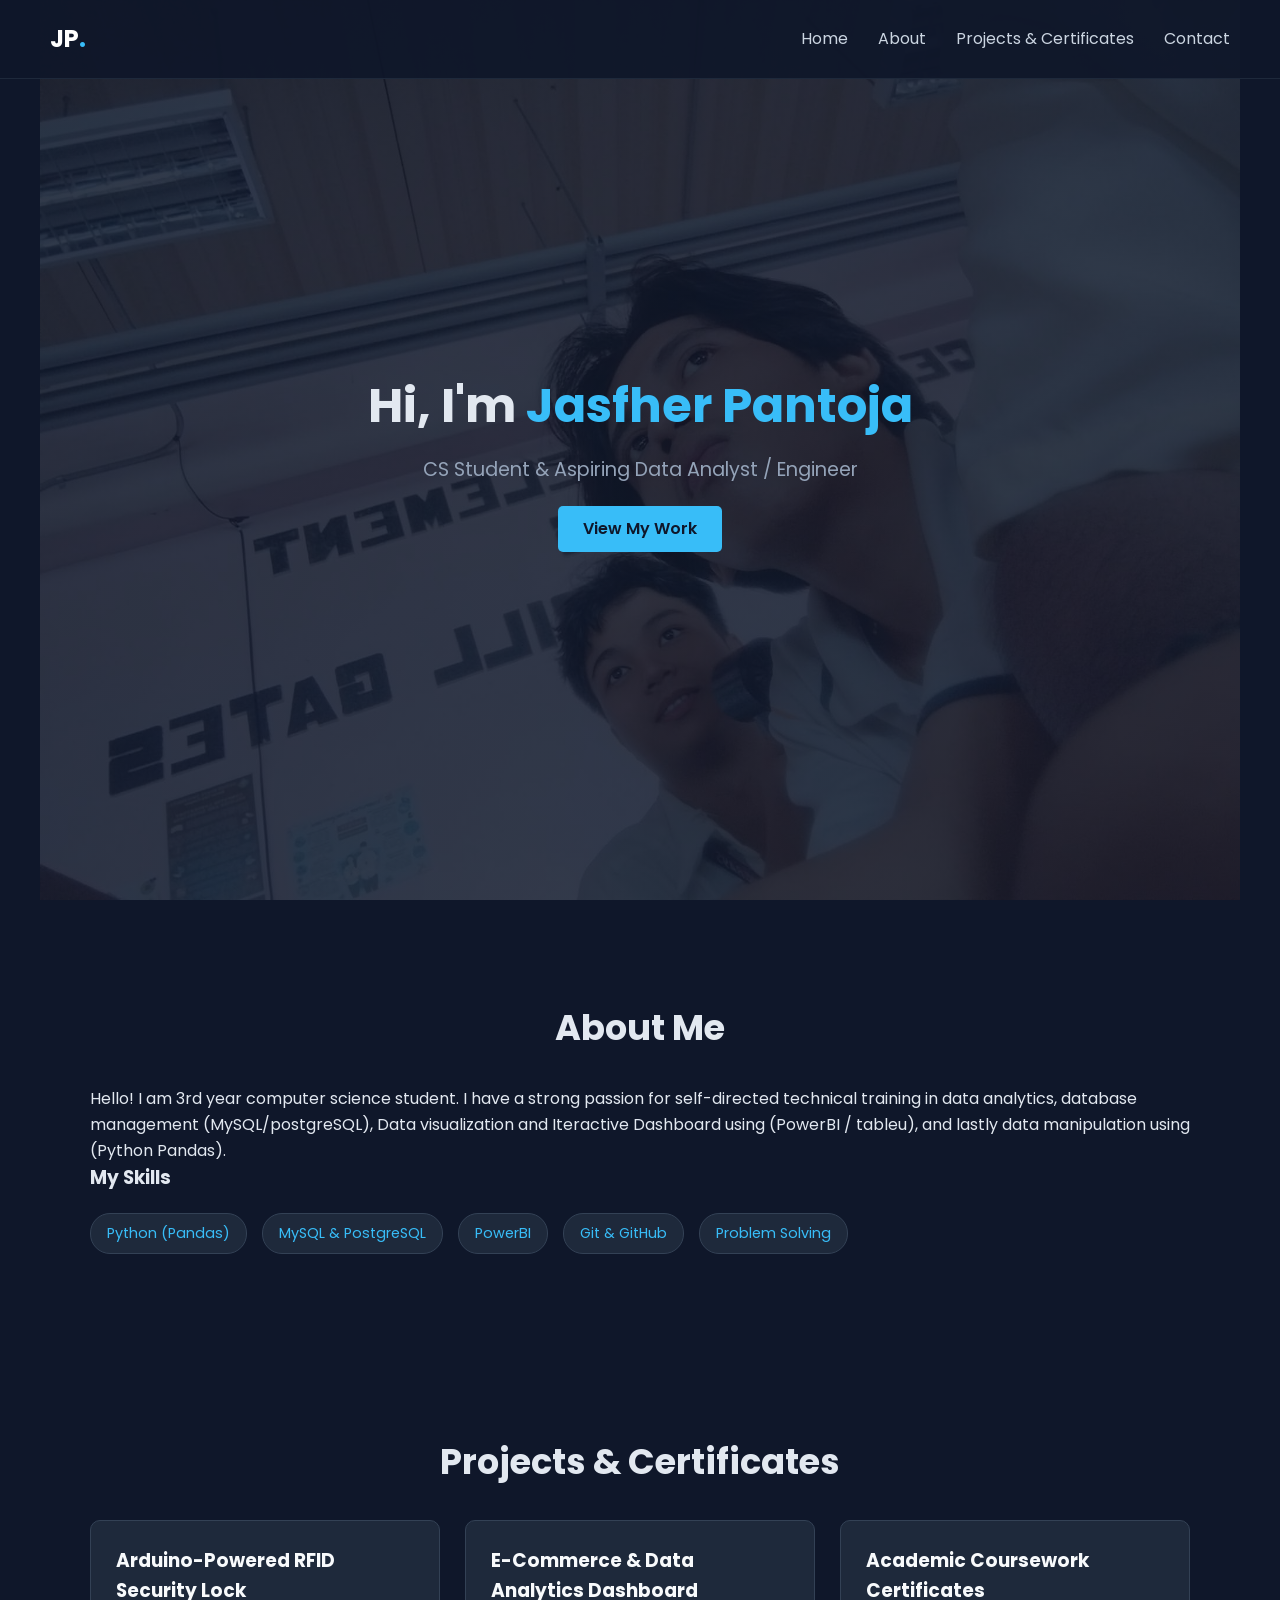
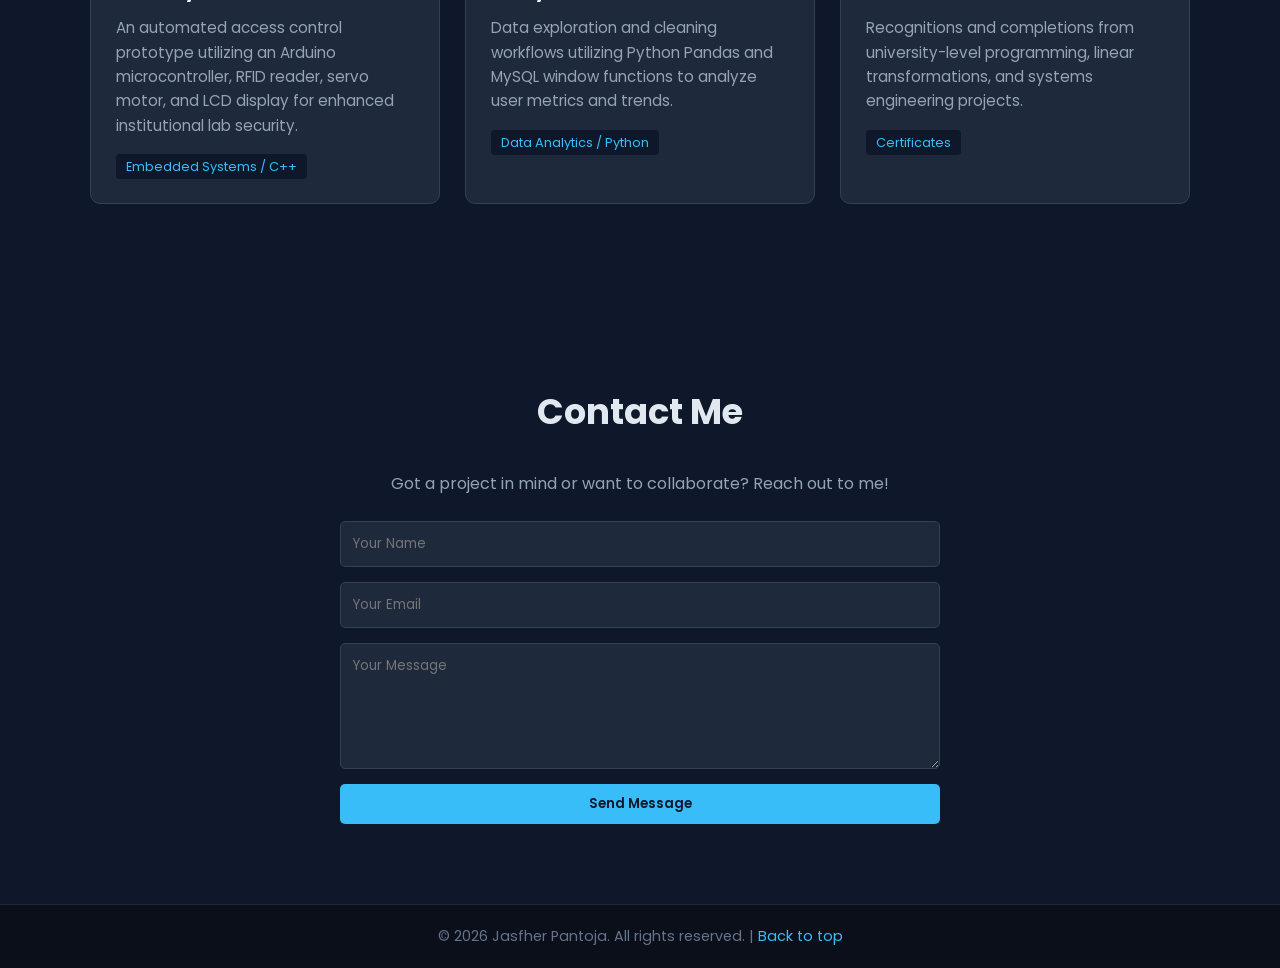
==== jasfherportfolioweb/index.html @ 10091d3e "Add files via upload" ====
<!DOCTYPE html>
<html lang="en">
<head>
    <meta charset="UTF-8">
    <meta name="viewport" content="width=device-width, initial-scale=1.0">
    <meta name="description" content="Jasfher Pantoja - Personal Portfolio Website showcasing data analytics, programming projects, and certificates.">
    <title>Jasfher Pantoja | Portfolio</title>
    <link rel="stylesheet" href="style.css">
    <!-- Google Fonts -->
    <link href="https://fonts.googleapis.com/css2?family=Poppins:wght@300;400;600;700&display=swap" rel="stylesheet">
</head>
<body>

    <!-- Navigation Bar -->
    <header>
        <div class="logo">JP<span>.</span></div>
        <nav>
            <ul>
                <li><a href="#home">Home</a></li>
                <li><a href="#about">About</a></li>
                <li><a href="#projects">Projects & Certificates</a></li>
                <li><a href="#contact">Contact</a></li>
            </ul>
        </nav>
    </header>

    <!-- Home Section -->
<!-- Home Section -->
    <section id="home" class="hero">
        <div class="hero-content">
            <h1>Hi, I'm <span class="highlight">Jasfher Pantoja</span></h1>
            <p>CS Student & Aspiring Data Analyst / Engineer</p>
            <a href="#projects" class="btn">View My Work</a>
        </div>
    </section>

    <!-- About Section -->
    <section id="about" class="about">
        <h2>About Me</h2>
        <div class="about-container">
            <div class="about-text">
                <p>Hello! I am 3rd year computer science student. I have a strong passion for self-directed technical training in data analytics, database management (MySQL/postgreSQL), Data visualization and Iteractive Dashboard using (PowerBI / tableu), and lastly data manipulation using (Python Pandas).</p>
                <h3>My Skills</h3>
                <div class="skills-grid">
                    <span>Python (Pandas)</span>
                    <span>MySQL & PostgreSQL</span>
                    <span>PowerBI</span>
                    <span>Git & GitHub</span>
                    <span>Problem Solving</span>
                </div>
            </div>
        </div>
    </section>

    <!-- Projects & Certificates Section -->
    <section id="projects" class="projects">
        <h2>Projects & Certificates</h2>
        <div class="project-grid">
            <div class="project-card">
                <h3>Arduino-Powered RFID Security Lock</h3>
                <p>An automated access control prototype utilizing an Arduino microcontroller, RFID reader, servo motor, and LCD display for enhanced institutional lab security.</p>
                <span class="tag">Embedded Systems / C++</span>
            </div>
            <div class="project-card">
                <h3>E-Commerce & Data Analytics Dashboard</h3>
                <p>Data exploration and cleaning workflows utilizing Python Pandas and MySQL window functions to analyze user metrics and trends.</p>
                <span class="tag">Data Analytics / Python</span>
            </div>
            <div class="project-card">
                <h3>Academic Coursework Certificates</h3>
                <p>Recognitions and completions from university-level programming, linear transformations, and systems engineering projects.</p>
                <span class="tag">Certificates</span>
            </div>
        </div>
    </section>

    <!-- Contact Section -->
    <section id="contact" class="contact">
        <h2>Contact Me</h2>
        <p>Got a project in mind or want to collaborate? Reach out to me!</p>
        <form class="contact-form" onsubmit="alert('Thank you! Your message has been sent.'); return false;">
            <input type="text" placeholder="Your Name" required>
            <input type="email" placeholder="Your Email" required>
            <textarea rows="5" placeholder="Your Message" required></textarea>
            <button type="submit" class="btn">Send Message</button>
        </form>
    </section>

    <!-- Footer -->
    <footer>
        <p>&copy; 2026 Jasfher Pantoja. All rights reserved. | <a href="#home">Back to top</a></p>
    </footer>

    <script src="script.js"></script>
</body>
</html>
---- jasfherportfolioweb/style.css ----
* {
    margin: 0;
    padding: 0;
    box-sizing: border-box;
    scroll-behavior: smooth;
    font-family: 'Poppins', sans-serif;
}

body {
    background-color: #0f172a;
    color: #e2e8f0;
    line-height: 1.6;
}

/* Header & Nav */
header {
    position: fixed;
    top: 0;
    width: 100%;
    background: rgba(15, 23, 42, 0.9);
    display: flex;
    justify-content: space-between;
    align-items: center;
    padding: 20px 50px;
    z-index: 1000;
    border-bottom: 1px solid #1e293b;
}

.logo {
    font-size: 1.5rem;
    font-weight: 700;
    color: #fff;
}

.logo span {
    color: #38bdf8;
}

nav ul {
    display: flex;
    list-style: none;
    gap: 30px;
}

nav ul li a {
    color: #cbd5e1;
    text-decoration: none;
    font-weight: 400;
    transition: color 0.3s;
}

nav ul li a:hover {
    color: #38bdf8;
}

/* Sections General */
section {
    padding: 100px 50px 80px;
    max-width: 1200px;
    margin: 0 auto;
}

/* Hero Section */
.hero {
    height: 100vh;
    display: flex;
    align-items: center;
    justify-content: center;
    text-align: center;
    
    /* Dito nakalagay ang working background galing sa internet */
    background: linear-gradient(rgba(15, 23, 42, 0.85), rgba(15, 23, 42, 0.85)), url('bryan.jpg');
    background-size: cover;
    background-position: center;
    background-repeat: no-repeat;
}

/* Siguraduhing sakop niya ang buong hero section at nasa likod */
.hero-bg-img {
    position: absolute;
    top: 0;
    left: 0;
    width: 100%;
    height: 100%;
    object-fit: cover;
    opacity: 0.25; /* Pwede mong baguhin kung gusto mong mas madilim o mas kita */
    z-index: 0; /* Nakalagay sa pinaka-ilalim */
}

/* Para masigurong nasa ibabaw ng larawan ang mga teksto at hindi natatakpan */
.hero-content {
    position: relative;
    z-index: 2;
}

.hero h1 {
    font-size: 3rem;
    margin-bottom: 10px;
}

.highlight {
    color: #38bdf8;
}

.hero p {
    font-size: 1.2rem;
    color: #94a3b8;
    margin-bottom: 20px;
}

.btn {
    display: inline-block;
    background: #38bdf8;
    color: #0f172a;
    padding: 10px 25px;
    border-radius: 5px;
    text-decoration: none;
    font-weight: 600;
    transition: background 0.3s;
    border: none;
    cursor: pointer;
}

.btn:hover {
    background: #0ea5e9;
}

/* About Section */
.about h2, .projects h2, .contact h2 {
    font-size: 2.2rem;
    margin-bottom: 30px;
    text-align: center;
}

.skills-grid {
    display: flex;
    flex-wrap: wrap;
    gap: 15px;
    margin-top: 20px;
}

.skills-grid span {
    background: #1e293b;
    color: #38bdf8;
    padding: 8px 16px;
    border-radius: 20px;
    font-size: 0.9rem;
    border: 1px solid #334155;
}

/* Projects Grid (Using CSS Grid) */
.project-grid {
    display: grid;
    grid-template-columns: repeat(auto-fit, minmax(300px, 1fr));
    gap: 25px;
}

.project-card {
    background: #1e293b;
    padding: 25px;
    border-radius: 10px;
    border: 1px solid #334155;
    transition: transform 0.3s;
}

.project-card:hover {
    transform: translateY(-5px);
}

.project-card h3 {
    margin-bottom: 10px;
    color: #f8fafc;
}

.project-card p {
    color: #94a3b8;
    font-size: 0.95rem;
    margin-bottom: 15px;
}

.tag {
    background: #0f172a;
    color: #38bdf8;
    font-size: 0.8rem;
    padding: 4px 10px;
    border-radius: 4px;
}

/* Contact Section */
.contact p {
    text-align: center;
    color: #94a3b8;
    margin-bottom: 25px;
}

.contact-form {
    max-width: 600px;
    margin: 0 auto;
    display: flex;
    flex-direction: column;
    gap: 15px;
}

.contact-form input, .contact-form textarea {
    width: 100%;
    padding: 12px;
    background: #1e293b;
    border: 1px solid #334155;
    border-radius: 5px;
    color: #fff;
}

.contact-form input:focus, .contact-form textarea:focus {
    outline: none;
    border-color: #38bdf8;
}

/* Footer */
footer {
    text-align: center;
    padding: 20px;
    background: #0b0f19;
    color: #64748b;
    border-top: 1px solid #1e293b;
    font-size: 0.9rem;
}

footer a {
    color: #38bdf8;
    text-decoration: none;
}

/* Responsive Media Query */
@media (max-width: 768px) {
    header {
        padding: 15px 20px;
        flex-direction: column;
        gap: 10px;
    }
    nav ul {
        gap: 15px;
    }
    .hero h1 {
        font-size: 2.2rem;
    }
    section {
        padding: 80px 20px 40px;
    }
}
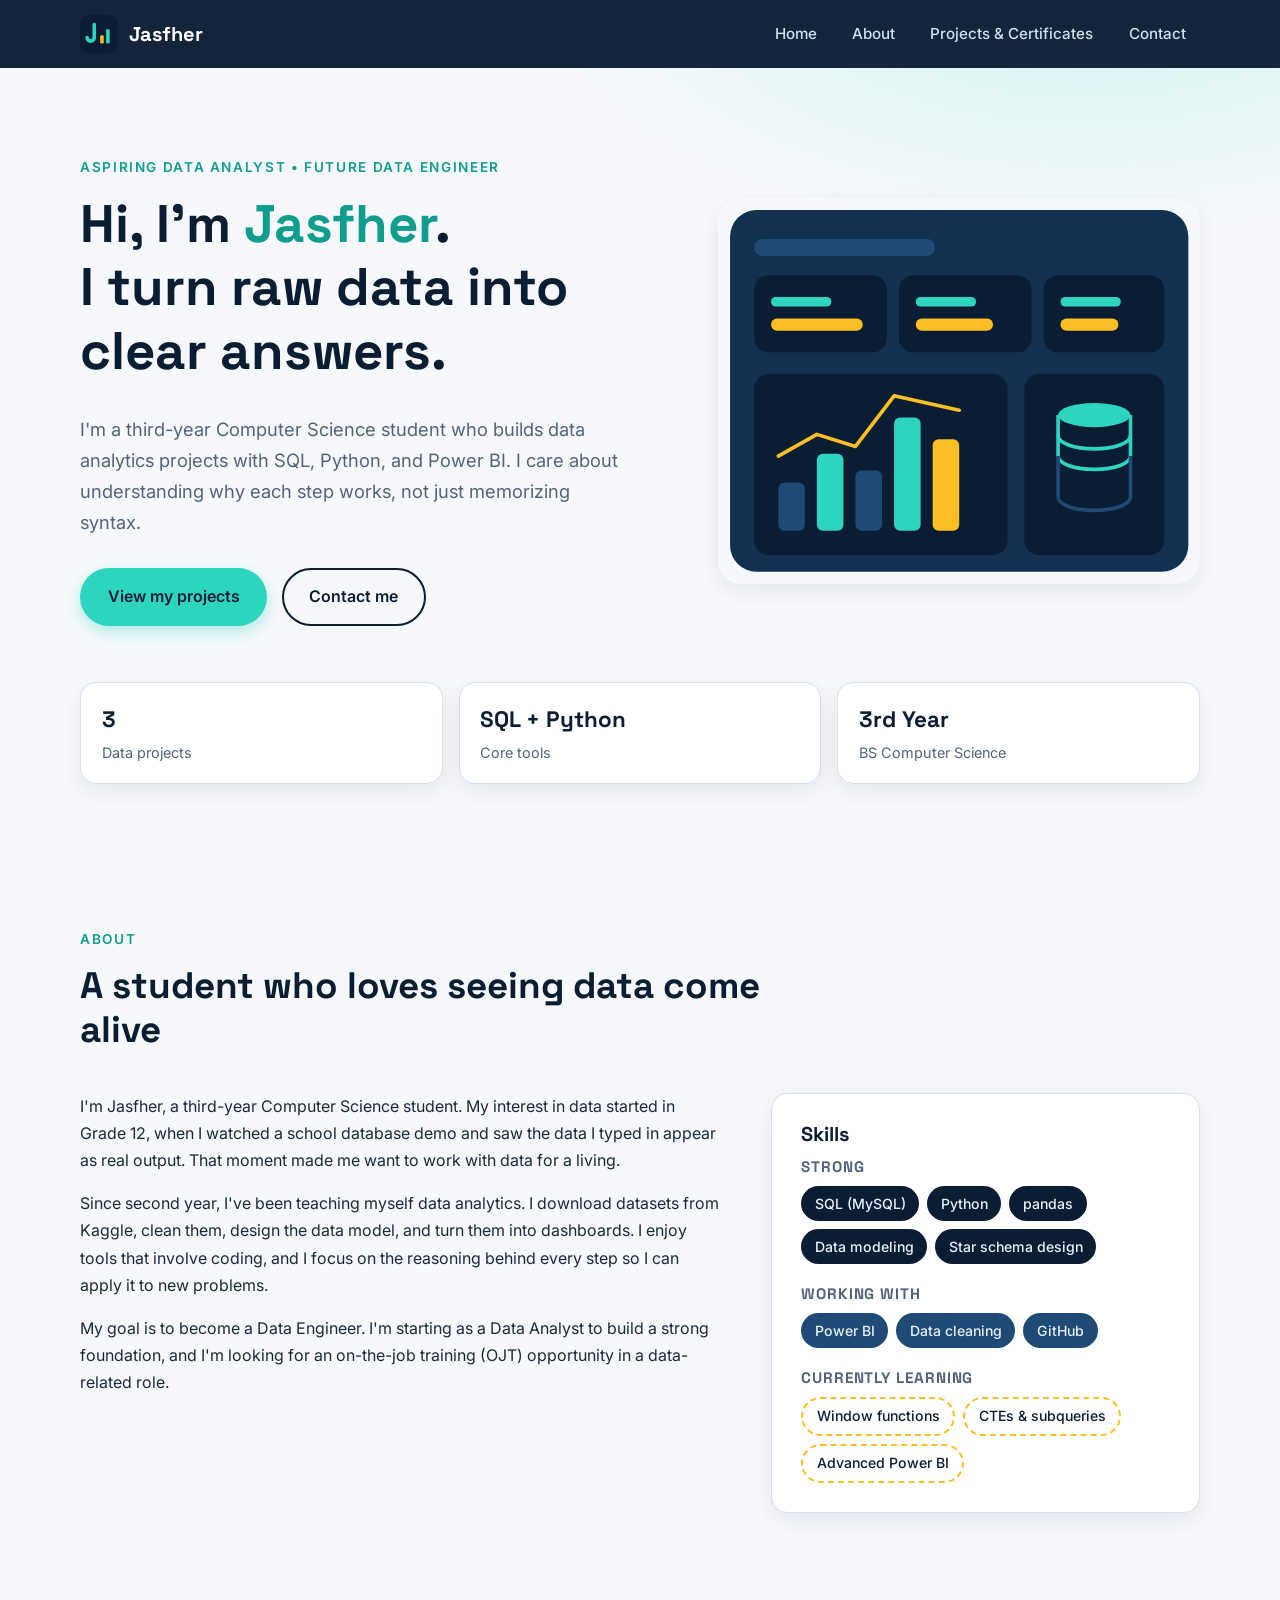
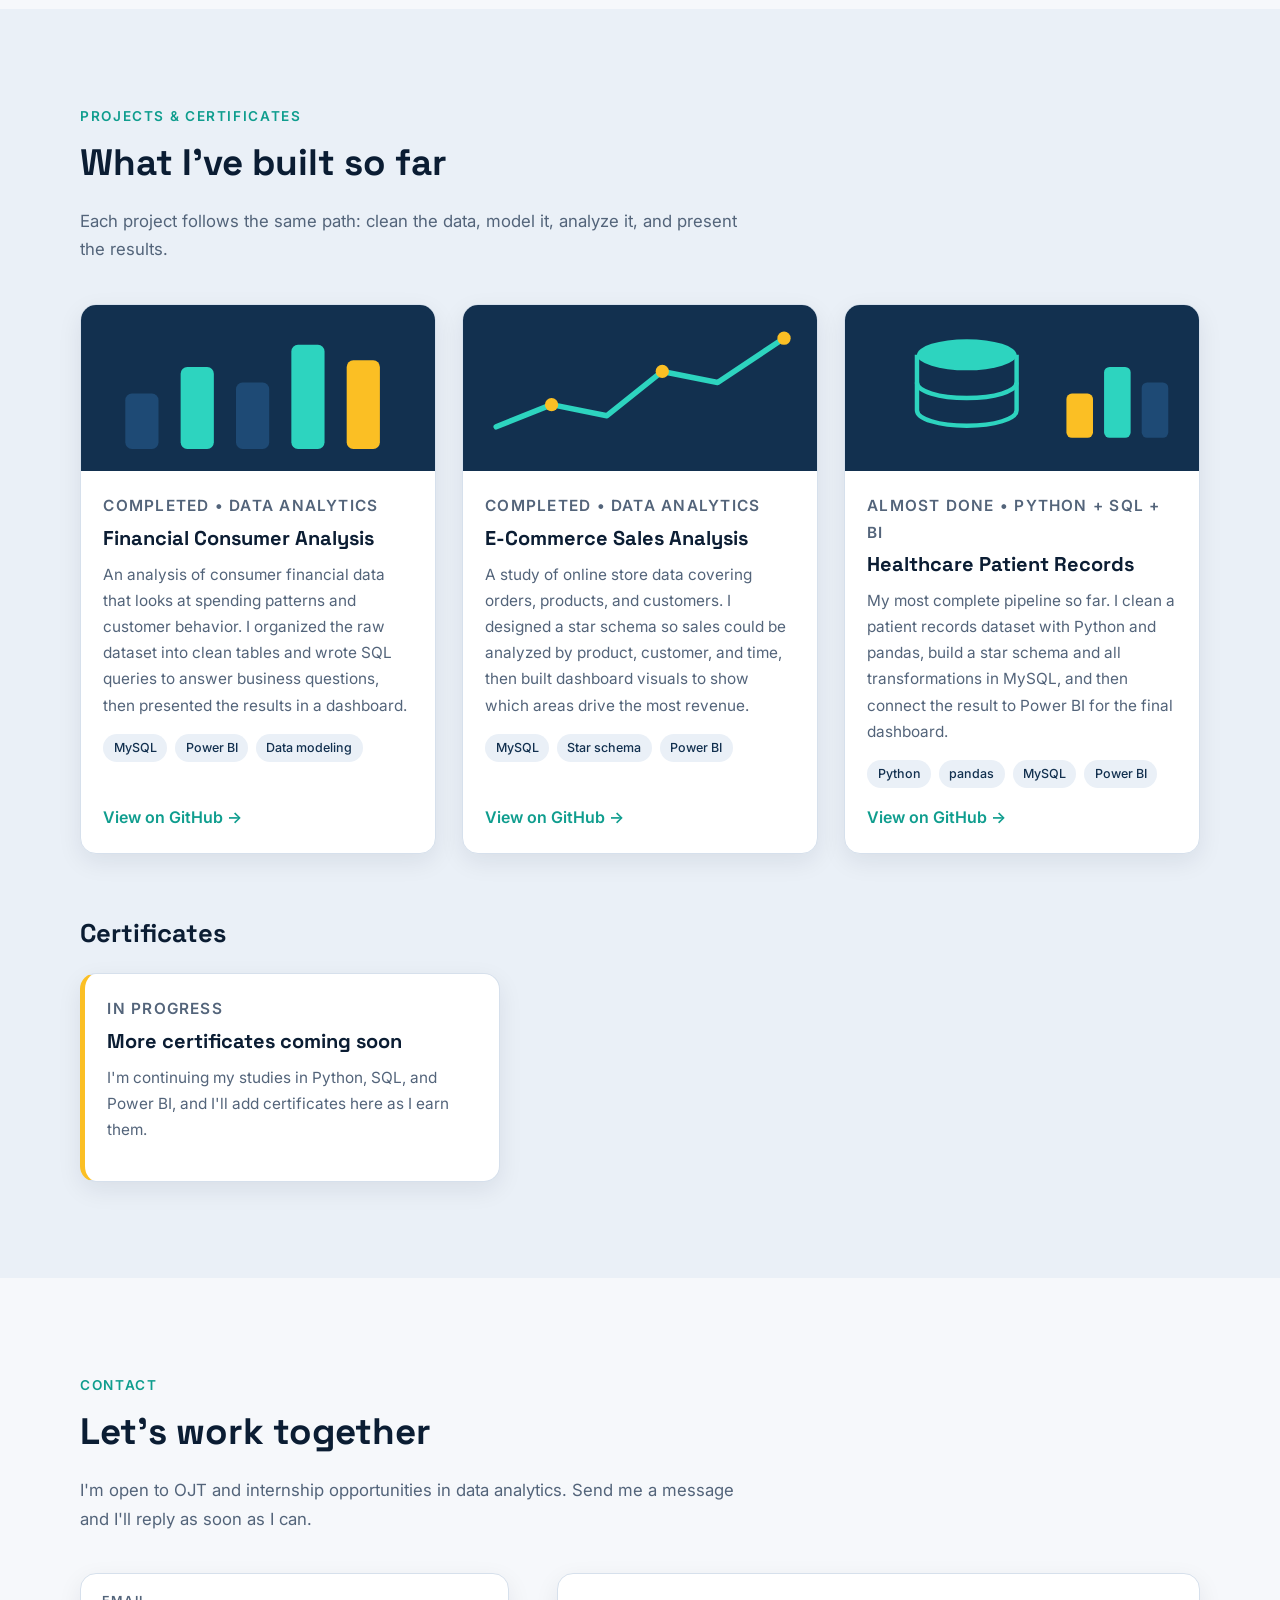
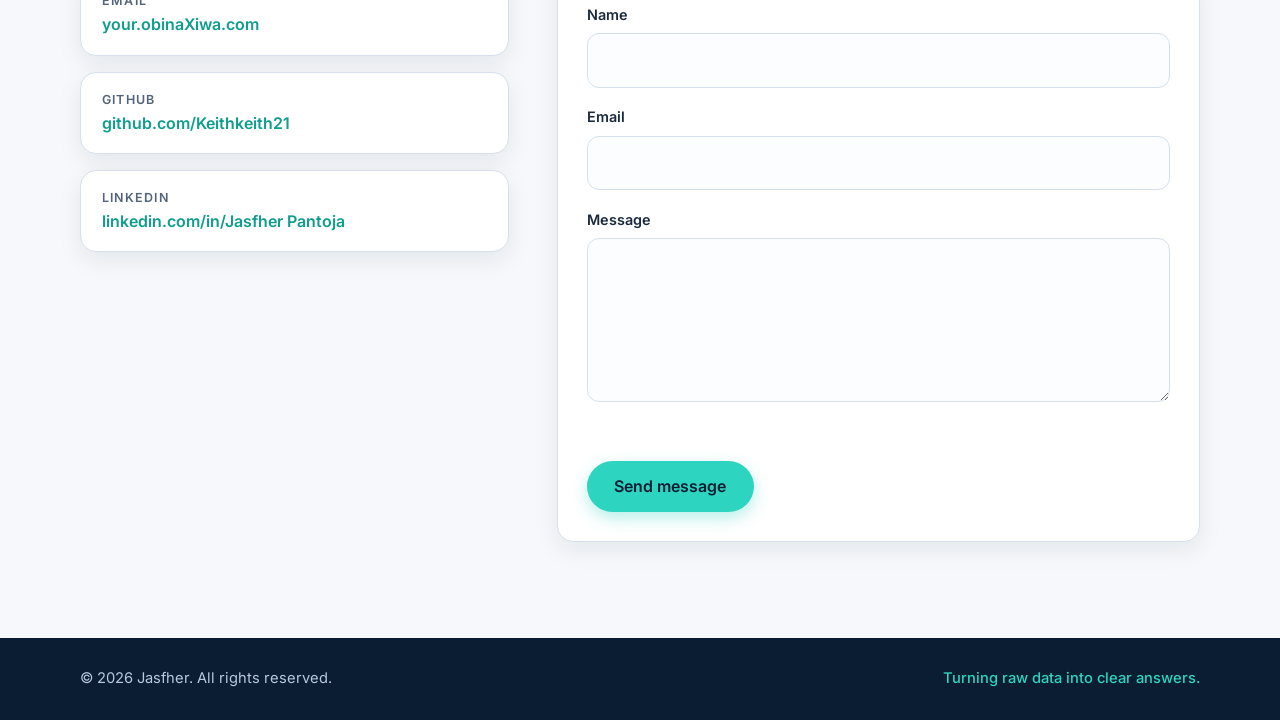
==== commit 8b88c920: "Add files via upload" ====
--- a/jasfherportfolioweb/index.html
+++ b/jasfherportfolioweb/index.html
@@ -1,96 +1,353 @@
 <!DOCTYPE html>
 <html lang="en">
 <head>
-    <meta charset="UTF-8">
-    <meta name="viewport" content="width=device-width, initial-scale=1.0">
-    <meta name="description" content="Jasfher Pantoja - Personal Portfolio Website showcasing data analytics, programming projects, and certificates.">
-    <title>Jasfher Pantoja | Portfolio</title>
-    <link rel="stylesheet" href="style.css">
-    <!-- Google Fonts -->
-    <link href="https://fonts.googleapis.com/css2?family=Poppins:wght@300;400;600;700&display=swap" rel="stylesheet">
+  <meta charset="UTF-8">
+  <meta name="viewport" content="width=device-width, initial-scale=1.0">
+  <title>Jasfher | Aspiring Data Analyst Portfolio</title>
+  <meta name="description" content="Portfolio of Jasfher, a third-year Computer Science student building data analytics projects with SQL, Python, pandas, and Power BI.">
+  <meta name="author" content="Jasfher">
+  <meta name="theme-color" content="#0b1d33">
+ 
+  <!-- Open Graph (link previews when shared) -->
+  <meta property="og:type" content="website">
+  <meta property="og:title" content="Jasfher | Aspiring Data Analyst Portfolio">
+  <meta property="og:description" content="Data analytics projects using SQL, Python, pandas, and Power BI.">
+  <!-- TODO: replace with your deployed URL after publishing -->
+  <meta property="og:url" content="https://keithkeith21.github.io/">
+ 
+  <link rel="icon" href="data:image/svg+xml,%3Csvg xmlns='http://www.w3.org/2000/svg' viewBox='0 0 64 64'%3E%3Crect width='64' height='64' rx='14' fill='%230b1d33'/%3E%3Cpath d='M24 16v22a6 6 0 0 1-12 0' fill='none' stroke='%232dd4bf' stroke-width='6' stroke-linecap='round'/%3E%3Crect x='34' y='34' width='6' height='14' rx='2' fill='%23fbbf24'/%3E%3Crect x='44' y='24' width='6' height='24' rx='2' fill='%232dd4bf'/%3E%3C/svg%3E">
+ 
+  <link rel="preconnect" href="https://fonts.googleapis.com">
+  <link rel="preconnect" href="https://fonts.gstatic.com" crossorigin>
+  <link href="https://fonts.googleapis.com/css2?family=Inter:wght@400;500;600&family=Space+Grotesk:wght@500;700&display=swap" rel="stylesheet">
+  <link rel="stylesheet" href="style.css">
 </head>
 <body>
-
-    <!-- Navigation Bar -->
-    <header>
-        <div class="logo">JP<span>.</span></div>
-        <nav>
-            <ul>
-                <li><a href="#home">Home</a></li>
-                <li><a href="#about">About</a></li>
-                <li><a href="#projects">Projects & Certificates</a></li>
-                <li><a href="#contact">Contact</a></li>
-            </ul>
-        </nav>
-    </header>
-
-    <!-- Home Section -->
-<!-- Home Section -->
+  <a class="skip-link" href="#main">Skip to content</a>
+ 
+  <!-- ===== HEADER / NAV ===== -->
+  <header class="site-header">
+    <nav class="nav container" aria-label="Main navigation">
+      <a href="#home" class="logo" aria-label="Jasfher, back to top">
+        <svg class="logo-mark" viewBox="0 0 64 64" role="img" aria-label="Jasfher logo: a letter J beside two bars of a chart">
+          <rect width="64" height="64" rx="14" fill="#0b1d33"/>
+          <path d="M24 16v22a6 6 0 0 1-12 0" fill="none" stroke="#2dd4bf" stroke-width="6" stroke-linecap="round"/>
+          <rect x="34" y="34" width="6" height="14" rx="2" fill="#fbbf24"/>
+          <rect x="44" y="24" width="6" height="24" rx="2" fill="#2dd4bf"/>
+        </svg>
+        <span class="logo-text">Jasfher</span>
+      </a>
+ 
+      <button class="nav-toggle" aria-expanded="false" aria-controls="nav-menu" aria-label="Toggle menu">
+        <span></span><span></span><span></span>
+      </button>
+ 
+      <ul id="nav-menu" class="nav-menu">
+        <li><a href="#home" class="nav-link">Home</a></li>
+        <li><a href="#about" class="nav-link">About</a></li>
+        <li><a href="#projects" class="nav-link">Projects &amp; Certificates</a></li>
+        <li><a href="#contact" class="nav-link">Contact</a></li>
+      </ul>
+    </nav>
+  </header>
+ 
+  <main id="main">
+ 
+    <!-- ===== HOME ===== -->
     <section id="home" class="hero">
-        <div class="hero-content">
-            <h1>Hi, I'm <span class="highlight">Jasfher Pantoja</span></h1>
-            <p>CS Student & Aspiring Data Analyst / Engineer</p>
-            <a href="#projects" class="btn">View My Work</a>
-        </div>
+      <div class="container hero-grid">
+        <div class="hero-text reveal">
+          <p class="eyebrow">Aspiring Data Analyst &bull; Future Data Engineer</p>
+          <h1>Hi, I'm <span class="accent">Jasfher</span>.<br>I turn raw data into clear answers.</h1>
+          <p class="lead">
+            I'm a third-year Computer Science student who builds data analytics projects
+            with SQL, Python, and Power BI. I care about understanding why each step works,
+            not just memorizing syntax.
+          </p>
+          <div class="hero-actions">
+            <a class="btn btn-primary" href="#projects">View my projects</a>
+            <a class="btn btn-ghost" href="#contact">Contact me</a>
+          </div>
+        </div>
+ 
+        <div class="hero-visual reveal" aria-hidden="false">
+          <svg viewBox="0 0 400 320" role="img" aria-label="Illustration of a data dashboard with bar charts, a line trend, and a database icon">
+            <rect x="10" y="10" width="380" height="300" rx="22" fill="#12304f"/>
+            <rect x="30" y="34" width="150" height="14" rx="7" fill="#1e4a75"/>
+            <rect x="30" y="64" width="110" height="64" rx="12" fill="#0b1d33"/>
+            <rect x="150" y="64" width="110" height="64" rx="12" fill="#0b1d33"/>
+            <rect x="270" y="64" width="100" height="64" rx="12" fill="#0b1d33"/>
+            <rect x="44" y="82" width="50" height="8" rx="4" fill="#2dd4bf"/>
+            <rect x="44" y="100" width="76" height="10" rx="5" fill="#fbbf24"/>
+            <rect x="164" y="82" width="50" height="8" rx="4" fill="#2dd4bf"/>
+            <rect x="164" y="100" width="64" height="10" rx="5" fill="#fbbf24"/>
+            <rect x="284" y="82" width="50" height="8" rx="4" fill="#2dd4bf"/>
+            <rect x="284" y="100" width="48" height="10" rx="5" fill="#fbbf24"/>
+            <rect x="30" y="146" width="210" height="150" rx="12" fill="#0b1d33"/>
+            <rect x="50" y="236" width="22" height="40" rx="5" fill="#1e4a75"/>
+            <rect x="82" y="212" width="22" height="64" rx="5" fill="#2dd4bf"/>
+            <rect x="114" y="226" width="22" height="50" rx="5" fill="#1e4a75"/>
+            <rect x="146" y="182" width="22" height="94" rx="5" fill="#2dd4bf"/>
+            <rect x="178" y="200" width="22" height="76" rx="5" fill="#fbbf24"/>
+            <polyline points="50,214 82,196 114,206 146,164 200,176" fill="none" stroke="#fbbf24" stroke-width="3" stroke-linecap="round" stroke-linejoin="round"/>
+            <rect x="254" y="146" width="116" height="150" rx="12" fill="#0b1d33"/>
+            <ellipse cx="312" cy="180" rx="30" ry="10" fill="#2dd4bf"/>
+            <path d="M282 180v34c0 6 13 11 30 11s30-5 30-11v-34" fill="none" stroke="#2dd4bf" stroke-width="3"/>
+            <path d="M282 197c0 6 13 11 30 11s30-5 30-11" fill="none" stroke="#2dd4bf" stroke-width="3"/>
+            <path d="M282 214v34c0 6 13 11 30 11s30-5 30-11v-34" fill="none" stroke="#1e4a75" stroke-width="3"/>
+          </svg>
+        </div>
+      </div>
+ 
+      <div class="container">
+        <ul class="stats reveal">
+          <li><strong>3</strong><span>Data projects</span></li>
+          <li><strong>SQL + Python</strong><span>Core tools</span></li>
+          <li><strong>3rd Year</strong><span>BS Computer Science</span></li>
+        </ul>
+      </div>
     </section>
-
-    <!-- About Section -->
-    <section id="about" class="about">
-        <h2>About Me</h2>
-        <div class="about-container">
-            <div class="about-text">
-                <p>Hello! I am 3rd year computer science student. I have a strong passion for self-directed technical training in data analytics, database management (MySQL/postgreSQL), Data visualization and Iteractive Dashboard using (PowerBI / tableu), and lastly data manipulation using (Python Pandas).</p>
-                <h3>My Skills</h3>
-                <div class="skills-grid">
-                    <span>Python (Pandas)</span>
-                    <span>MySQL & PostgreSQL</span>
-                    <span>PowerBI</span>
-                    <span>Git & GitHub</span>
-                    <span>Problem Solving</span>
-                </div>
-            </div>
-        </div>
+ 
+    <!-- ===== ABOUT ===== -->
+    <section id="about" class="section">
+      <div class="container">
+        <header class="section-head reveal">
+          <p class="eyebrow">About</p>
+          <h2>A student who loves seeing data come alive</h2>
+        </header>
+ 
+        <div class="about-grid">
+          <div class="about-text reveal">
+            <p>
+              I'm Jasfher, a third-year Computer Science student. My interest in data started in
+              Grade 12, when I watched a school database demo and saw the data I typed in appear
+              as real output. That moment made me want to work with data for a living.
+            </p>
+            <p>
+              Since second year, I've been teaching myself data analytics. I download datasets from
+              Kaggle, clean them, design the data model, and turn them into dashboards. I enjoy
+              tools that involve coding, and I focus on the reasoning behind every step so I can
+              apply it to new problems.
+            </p>
+            <p>
+              My goal is to become a Data Engineer. I'm starting as a Data Analyst to build a strong
+              foundation, and I'm looking for an on-the-job training (OJT) opportunity in a
+              data-related role.
+            </p>
+          </div>
+ 
+          <div class="skills reveal">
+            <h3>Skills</h3>
+ 
+            <div class="skill-group">
+              <h4>Strong</h4>
+              <ul class="tags">
+                <li>SQL (MySQL)</li>
+                <li>Python</li>
+                <li>pandas</li>
+                <li>Data modeling</li>
+                <li>Star schema design</li>
+              </ul>
+            </div>
+ 
+            <div class="skill-group">
+              <h4>Working with</h4>
+              <ul class="tags tags-alt">
+                <li>Power BI</li>
+                <li>Data cleaning</li>
+                <li>GitHub</li>
+              </ul>
+            </div>
+ 
+            <div class="skill-group">
+              <h4>Currently learning</h4>
+              <ul class="tags tags-learning">
+                <li>Window functions</li>
+                <li>CTEs &amp; subqueries</li>
+                <li>Advanced Power BI</li>
+              </ul>
+            </div>
+          </div>
+        </div>
+      </div>
     </section>
-
-    <!-- Projects & Certificates Section -->
-    <section id="projects" class="projects">
-        <h2>Projects & Certificates</h2>
-        <div class="project-grid">
-            <div class="project-card">
-                <h3>Arduino-Powered RFID Security Lock</h3>
-                <p>An automated access control prototype utilizing an Arduino microcontroller, RFID reader, servo motor, and LCD display for enhanced institutional lab security.</p>
-                <span class="tag">Embedded Systems / C++</span>
-            </div>
-            <div class="project-card">
-                <h3>E-Commerce & Data Analytics Dashboard</h3>
-                <p>Data exploration and cleaning workflows utilizing Python Pandas and MySQL window functions to analyze user metrics and trends.</p>
-                <span class="tag">Data Analytics / Python</span>
-            </div>
-            <div class="project-card">
-                <h3>Academic Coursework Certificates</h3>
-                <p>Recognitions and completions from university-level programming, linear transformations, and systems engineering projects.</p>
-                <span class="tag">Certificates</span>
-            </div>
-        </div>
+ 
+    <!-- ===== PROJECTS & CERTIFICATES ===== -->
+    <section id="projects" class="section section-alt">
+      <div class="container">
+        <header class="section-head reveal">
+          <p class="eyebrow">Projects &amp; Certificates</p>
+          <h2>What I've built so far</h2>
+          <p class="section-sub">Each project follows the same path: clean the data, model it, analyze it, and present the results.</p>
+        </header>
+ 
+        <div class="cards">
+ 
+          <!-- Project 1 -->
+          <article class="card reveal">
+            <svg class="card-thumb" viewBox="0 0 320 150" role="img" aria-label="Bar chart thumbnail representing the financial consumer project">
+              <rect width="320" height="150" fill="#12304f"/>
+              <rect x="40" y="80" width="30" height="50" rx="6" fill="#1e4a75"/>
+              <rect x="90" y="56" width="30" height="74" rx="6" fill="#2dd4bf"/>
+              <rect x="140" y="70" width="30" height="60" rx="6" fill="#1e4a75"/>
+              <rect x="190" y="36" width="30" height="94" rx="6" fill="#2dd4bf"/>
+              <rect x="240" y="50" width="30" height="80" rx="6" fill="#fbbf24"/>
+            </svg>
+            <div class="card-body">
+              <p class="card-meta">Completed &bull; Data analytics</p>
+              <h3>Financial Consumer Analysis</h3>
+              <p>
+                An analysis of consumer financial data that looks at spending patterns and
+                customer behavior. I organized the raw dataset into clean tables and wrote SQL
+                queries to answer business questions, then presented the results in a dashboard.
+              </p>
+              <ul class="tags tags-small">
+                <li>MySQL</li><li>Power BI</li><li>Data modeling</li>
+              </ul>
+              <!-- TODO: replace with your real repository link -->
+              <a class="card-link" href="https://github.com/keithkeith21/Financial_Consumer_Analysis" target="_blank" rel="noopener noreferrer">View on GitHub &rarr;</a>
+            </div>
+          </article>
+ 
+          <!-- Project 2 -->
+          <article class="card reveal">
+            <svg class="card-thumb" viewBox="0 0 320 150" role="img" aria-label="Line chart thumbnail representing the e-commerce project">
+              <rect width="320" height="150" fill="#12304f"/>
+              <polyline points="30,110 80,90 130,100 180,60 230,70 290,30" fill="none" stroke="#2dd4bf" stroke-width="5" stroke-linecap="round" stroke-linejoin="round"/>
+              <circle cx="80" cy="90" r="6" fill="#fbbf24"/>
+              <circle cx="180" cy="60" r="6" fill="#fbbf24"/>
+              <circle cx="290" cy="30" r="6" fill="#fbbf24"/>
+            </svg>
+            <div class="card-body">
+              <p class="card-meta">Completed &bull; Data analytics</p>
+              <h3>E-Commerce Sales Analysis</h3>
+              <p>
+                A study of online store data covering orders, products, and customers. I designed a
+                star schema so sales could be analyzed by product, customer, and time, then built
+                dashboard visuals to show which areas drive the most revenue.
+              </p>
+              <ul class="tags tags-small">
+                <li>MySQL</li><li>Star schema</li><li>Power BI</li>
+              </ul>
+              <!-- TODO: replace with your real repository link -->
+              <a class="card-link" href="https://github.com/keithkeith21/e-commerce_analytics" target="_blank" rel="noopener noreferrer">View on GitHub &rarr;</a>
+            </div>
+          </article>
+ 
+          <!-- Project 3 -->
+          <article class="card reveal">
+            <svg class="card-thumb" viewBox="0 0 320 150" role="img" aria-label="Database and chart thumbnail representing the healthcare data project">
+              <rect width="320" height="150" fill="#12304f"/>
+              <ellipse cx="110" cy="45" rx="45" ry="14" fill="#2dd4bf"/>
+              <path d="M65 45v50c0 8 20 14 45 14s45-6 45-14V45" fill="none" stroke="#2dd4bf" stroke-width="4"/>
+              <path d="M65 70c0 8 20 14 45 14s45-6 45-14" fill="none" stroke="#2dd4bf" stroke-width="4"/>
+              <rect x="200" y="80" width="24" height="40" rx="5" fill="#fbbf24"/>
+              <rect x="234" y="56" width="24" height="64" rx="5" fill="#2dd4bf"/>
+              <rect x="268" y="70" width="24" height="50" rx="5" fill="#1e4a75"/>
+            </svg>
+            <div class="card-body">
+              <p class="card-meta">Almost done &bull; Python + SQL + BI</p>
+              <h3>Healthcare Patient Records</h3>
+              <p>
+                My most complete pipeline so far. I clean a patient records dataset with Python and
+                pandas, build a star schema and all transformations in MySQL, and then connect the
+                result to Power BI for the final dashboard.
+              </p>
+              <ul class="tags tags-small">
+                <li>Python</li><li>pandas</li><li>MySQL</li><li>Power BI</li>
+              </ul>
+              <!-- TODO: replace with your real repository link -->
+              <a class="card-link" href="https://github.com/YOUR-USERNAME/healthcare-project" target="_blank" rel="noopener noreferrer">View on GitHub &rarr;</a>
+            </div>
+          </article>
+        </div>
+ 
+        <!-- Certificates -->
+        <header class="section-head section-head-sub reveal">
+          <h3 class="subheading">Certificates</h3>
+        </header>
+ 
+        <div class="cards cards-certs">
+          <!--
+            TEMPLATE: copy this block for each real certificate you earn.
+ 
+            <article class="card cert reveal">
+              <div class="card-body">
+                <p class="card-meta">Issuer name &bull; Month Year</p>
+                <h3>Certificate title</h3>
+                <p>One sentence on what you learned.</p>
+                <a class="card-link" href="LINK-TO-CERTIFICATE" target="_blank" rel="noopener noreferrer">View certificate &rarr;</a>
+              </div>
+            </article>
+          -->
+          <article class="card cert reveal">
+            <div class="card-body">
+              <p class="card-meta">In progress</p>
+              <h3>More certificates coming soon</h3>
+              <p>
+                I'm continuing my studies in Python, SQL, and Power BI, and I'll add certificates
+                here as I earn them.
+              </p>
+            </div>
+          </article>
+        </div>
+      </div>
     </section>
-
-    <!-- Contact Section -->
-    <section id="contact" class="contact">
-        <h2>Contact Me</h2>
-        <p>Got a project in mind or want to collaborate? Reach out to me!</p>
-        <form class="contact-form" onsubmit="alert('Thank you! Your message has been sent.'); return false;">
-            <input type="text" placeholder="Your Name" required>
-            <input type="email" placeholder="Your Email" required>
-            <textarea rows="5" placeholder="Your Message" required></textarea>
-            <button type="submit" class="btn">Send Message</button>
-        </form>
+ 
+    <!-- ===== CONTACT ===== -->
+    <section id="contact" class="section">
+      <div class="container">
+        <header class="section-head reveal">
+          <p class="eyebrow">Contact</p>
+          <h2>Let's work together</h2>
+          <p class="section-sub">I'm open to OJT and internship opportunities in data analytics. Send me a message and I'll reply as soon as I can.</p>
+        </header>
+ 
+        <div class="contact-grid">
+          <ul class="contact-list reveal">
+            <li>
+              <span class="contact-label">Email</span>
+              <!-- TODO: replace with your real email -->
+              <a href="mailto:your.email@example.com">your.obinaXiwa.com</a>
+            </li>
+            <li>
+              <span class="contact-label">GitHub</span>
+              <!-- TODO: replace with your GitHub profile -->
+              <a href="https://github.com/keithkeith21" target="_blank" rel="noopener noreferrer">github.com/Keithkeith21</a>
+            </li>
+            <li>
+              <span class="contact-label">LinkedIn</span>
+              <!-- TODO: replace with your LinkedIn profile -->
+              <a href="https://www.linkedin.com/in/jasfher-pantoja-400ba5418/" target="_blank" rel="noopener noreferrer">linkedin.com/in/Jasfher Pantoja</a>
+            </li>
+          </ul>
+ 
+          <form id="contact-form" class="contact-form reveal" novalidate>
+            <label for="name">Name</label>
+            <input id="name" name="name" type="text" autocomplete="name" required>
+ 
+            <label for="email">Email</label>
+            <input id="email" name="email" type="email" autocomplete="email" required>
+ 
+            <label for="message">Message</label>
+            <textarea id="message" name="message" rows="5" required></textarea>
+ 
+            <p id="form-status" class="form-status" role="status" aria-live="polite"></p>
+            <button type="submit" class="btn btn-primary">Send message</button>
+          </form>
+        </div>
+      </div>
     </section>
-
-    <!-- Footer -->
-    <footer>
-        <p>&copy; 2026 Jasfher Pantoja. All rights reserved. | <a href="#home">Back to top</a></p>
-    </footer>
-
-    <script src="script.js"></script>
+  </main>
+ 
+  <!-- ===== FOOTER ===== -->
+  <footer class="site-footer">
+    <div class="container footer-inner">
+      <p>&copy; <span id="year">2026</span> Jasfher. All rights reserved.</p>
+      <p class="tagline">Turning raw data into clear answers.</p>
+    </div>
+  </footer>
+ 
+  <script src="script.js"></script>
 </body>
 </html>
--- a/jasfherportfolioweb/style.css
+++ b/jasfherportfolioweb/style.css
@@ -1,249 +1,268 @@
-* {
-    margin: 0;
-    padding: 0;
-    box-sizing: border-box;
-    scroll-behavior: smooth;
-    font-family: 'Poppins', sans-serif;
-}
-
+/* ===== Design tokens ===== */
+:root {
+  --navy-900: #0b1d33;
+  --navy-800: #12304f;
+  --navy-700: #1e4a75;
+  --teal: #2dd4bf;
+  --teal-dark: #0f9d8e;
+  --amber: #fbbf24;
+  --bg: #f6f8fb;
+  --bg-alt: #eaf0f7;
+  --surface: #ffffff;
+  --text: #1b2a3b;
+  --muted: #53647a;
+  --border: #d6e0ec;
+  --radius: 16px;
+  --shadow: 0 8px 24px rgba(11, 29, 51, 0.08);
+  --font-body: "Inter", system-ui, -apple-system, "Segoe UI", Roboto, sans-serif;
+  --font-head: "Space Grotesk", var(--font-body);
+  --header-h: 68px;
+}
+ 
+/* ===== Base ===== */
+*, *::before, *::after { box-sizing: border-box; }
+ 
+html { scroll-behavior: smooth; scroll-padding-top: var(--header-h); }
+ 
 body {
-    background-color: #0f172a;
-    color: #e2e8f0;
-    line-height: 1.6;
-}
-
-/* Header & Nav */
-header {
-    position: fixed;
-    top: 0;
-    width: 100%;
-    background: rgba(15, 23, 42, 0.9);
-    display: flex;
-    justify-content: space-between;
-    align-items: center;
-    padding: 20px 50px;
-    z-index: 1000;
-    border-bottom: 1px solid #1e293b;
-}
-
-.logo {
-    font-size: 1.5rem;
-    font-weight: 700;
-    color: #fff;
-}
-
-.logo span {
-    color: #38bdf8;
-}
-
-nav ul {
-    display: flex;
-    list-style: none;
-    gap: 30px;
-}
-
-nav ul li a {
-    color: #cbd5e1;
-    text-decoration: none;
-    font-weight: 400;
-    transition: color 0.3s;
-}
-
-nav ul li a:hover {
-    color: #38bdf8;
-}
-
-/* Sections General */
-section {
-    padding: 100px 50px 80px;
-    max-width: 1200px;
-    margin: 0 auto;
-}
-
-/* Hero Section */
+  margin: 0;
+  font-family: var(--font-body);
+  font-size: 1rem;
+  line-height: 1.7;
+  color: var(--text);
+  background: var(--bg);
+}
+ 
+img, svg { max-width: 100%; display: block; }
+ 
+h1, h2, h3, h4 {
+  font-family: var(--font-head);
+  line-height: 1.2;
+  margin: 0 0 0.6em;
+  color: var(--navy-900);
+}
+ 
+h1 { font-size: clamp(2rem, 5vw, 3.3rem); }
+h2 { font-size: clamp(1.6rem, 3.5vw, 2.3rem); }
+h3 { font-size: 1.25rem; }
+h4 { font-size: 0.95rem; text-transform: uppercase; letter-spacing: 0.06em; color: var(--muted); }
+ 
+p { margin: 0 0 1em; }
+a { color: var(--teal-dark); }
+ul { margin: 0; padding: 0; list-style: none; }
+ 
+.container { width: min(1120px, 100% - 2.5rem); margin-inline: auto; }
+ 
+.accent { color: var(--teal-dark); }
+ 
+.skip-link {
+  position: absolute; left: -999px; top: 0;
+  background: var(--navy-900); color: #fff; padding: 0.6rem 1rem; z-index: 200;
+}
+.skip-link:focus { left: 0; }
+ 
+:focus-visible { outline: 3px solid var(--amber); outline-offset: 3px; border-radius: 4px; }
+ 
+/* ===== Header / nav ===== */
+.site-header {
+  position: sticky; top: 0; z-index: 100;
+  background: rgba(11, 29, 51, 0.96);
+  backdrop-filter: blur(8px);
+}
+ 
+.nav {
+  height: var(--header-h);
+  display: flex; align-items: center; justify-content: space-between;
+}
+ 
+.logo { display: flex; align-items: center; gap: 0.7rem; text-decoration: none; }
+.logo-mark { width: 38px; height: 38px; }
+.logo-text { font-family: var(--font-head); font-weight: 700; font-size: 1.25rem; color: #fff; }
+ 
+.nav-menu { display: flex; gap: 0.4rem; }
+ 
+.nav-link {
+  display: block; padding: 0.5rem 0.9rem; border-radius: 999px;
+  color: #cfe0f2; text-decoration: none; font-weight: 500; font-size: 0.95rem;
+  transition: background 0.2s, color 0.2s;
+}
+.nav-link:hover, .nav-link.active { background: var(--navy-800); color: var(--teal); }
+ 
+.nav-toggle {
+  display: none; background: none; border: 0; padding: 0.5rem; cursor: pointer;
+}
+.nav-toggle span {
+  display: block; width: 24px; height: 2px; background: #fff; margin: 5px 0;
+  transition: transform 0.25s, opacity 0.25s;
+}
+.nav-toggle[aria-expanded="true"] span:nth-child(1) { transform: translateY(7px) rotate(45deg); }
+.nav-toggle[aria-expanded="true"] span:nth-child(2) { opacity: 0; }
+.nav-toggle[aria-expanded="true"] span:nth-child(3) { transform: translateY(-7px) rotate(-45deg); }
+ 
+/* ===== Buttons ===== */
+.btn {
+  display: inline-block; padding: 0.85rem 1.6rem; border-radius: 999px;
+  font-weight: 600; text-decoration: none; border: 2px solid transparent;
+  font-family: var(--font-body); font-size: 1rem; cursor: pointer;
+  transition: transform 0.2s, box-shadow 0.2s, background 0.2s;
+}
+.btn:hover { transform: translateY(-2px); }
+.btn-primary { background: var(--teal); color: var(--navy-900); box-shadow: 0 6px 16px rgba(45, 212, 191, 0.35); }
+.btn-primary:hover { background: #5eead4; }
+.btn-ghost { border-color: var(--navy-900); color: var(--navy-900); }
+.btn-ghost:hover { background: var(--navy-900); color: #fff; }
+ 
+/* ===== Sections ===== */
+.section { padding: clamp(3.5rem, 8vw, 6rem) 0; }
+.section-alt { background: var(--bg-alt); }
+.section-head { max-width: 680px; margin-bottom: 2.5rem; }
+.section-head-sub { margin: 4rem 0 1.5rem; }
+.section-sub { color: var(--muted); font-size: 1.05rem; }
+.subheading { font-size: 1.6rem; margin: 0; }
+ 
+.eyebrow {
+  font-weight: 600; font-size: 0.85rem; letter-spacing: 0.12em;
+  text-transform: uppercase; color: var(--teal-dark); margin-bottom: 0.8rem;
+}
+ 
+/* ===== Hero ===== */
 .hero {
-    height: 100vh;
-    display: flex;
-    align-items: center;
-    justify-content: center;
-    text-align: center;
-    
-    /* Dito nakalagay ang working background galing sa internet */
-    background: linear-gradient(rgba(15, 23, 42, 0.85), rgba(15, 23, 42, 0.85)), url('bryan.jpg');
-    background-size: cover;
-    background-position: center;
-    background-repeat: no-repeat;
-}
-
-/* Siguraduhing sakop niya ang buong hero section at nasa likod */
-.hero-bg-img {
-    position: absolute;
-    top: 0;
-    left: 0;
-    width: 100%;
-    height: 100%;
-    object-fit: cover;
-    opacity: 0.25; /* Pwede mong baguhin kung gusto mong mas madilim o mas kita */
-    z-index: 0; /* Nakalagay sa pinaka-ilalim */
-}
-
-/* Para masigurong nasa ibabaw ng larawan ang mga teksto at hindi natatakpan */
-.hero-content {
-    position: relative;
-    z-index: 2;
-}
-
-.hero h1 {
-    font-size: 3rem;
-    margin-bottom: 10px;
-}
-
-.highlight {
-    color: #38bdf8;
-}
-
-.hero p {
-    font-size: 1.2rem;
-    color: #94a3b8;
-    margin-bottom: 20px;
-}
-
-.btn {
-    display: inline-block;
-    background: #38bdf8;
-    color: #0f172a;
-    padding: 10px 25px;
-    border-radius: 5px;
-    text-decoration: none;
-    font-weight: 600;
-    transition: background 0.3s;
-    border: none;
-    cursor: pointer;
-}
-
-.btn:hover {
-    background: #0ea5e9;
-}
-
-/* About Section */
-.about h2, .projects h2, .contact h2 {
-    font-size: 2.2rem;
-    margin-bottom: 30px;
-    text-align: center;
-}
-
-.skills-grid {
-    display: flex;
-    flex-wrap: wrap;
-    gap: 15px;
-    margin-top: 20px;
-}
-
-.skills-grid span {
-    background: #1e293b;
-    color: #38bdf8;
-    padding: 8px 16px;
-    border-radius: 20px;
-    font-size: 0.9rem;
-    border: 1px solid #334155;
-}
-
-/* Projects Grid (Using CSS Grid) */
-.project-grid {
-    display: grid;
-    grid-template-columns: repeat(auto-fit, minmax(300px, 1fr));
-    gap: 25px;
-}
-
-.project-card {
-    background: #1e293b;
-    padding: 25px;
-    border-radius: 10px;
-    border: 1px solid #334155;
-    transition: transform 0.3s;
-}
-
-.project-card:hover {
-    transform: translateY(-5px);
-}
-
-.project-card h3 {
-    margin-bottom: 10px;
-    color: #f8fafc;
-}
-
-.project-card p {
-    color: #94a3b8;
-    font-size: 0.95rem;
-    margin-bottom: 15px;
-}
-
-.tag {
-    background: #0f172a;
-    color: #38bdf8;
-    font-size: 0.8rem;
-    padding: 4px 10px;
-    border-radius: 4px;
-}
-
-/* Contact Section */
-.contact p {
-    text-align: center;
-    color: #94a3b8;
-    margin-bottom: 25px;
-}
-
+  padding: clamp(3rem, 8vw, 5.5rem) 0 3rem;
+  background:
+    radial-gradient(900px 400px at 85% -10%, rgba(45, 212, 191, 0.18), transparent 60%),
+    var(--bg);
+}
+ 
+.hero-grid { display: grid; grid-template-columns: 1.1fr 0.9fr; gap: 3rem; align-items: center; }
+.lead { font-size: 1.15rem; color: var(--muted); max-width: 540px; }
+.hero-actions { display: flex; flex-wrap: wrap; gap: 0.9rem; margin-top: 1.8rem; }
+ 
+.hero-visual svg {
+  width: 100%; height: auto; border-radius: 24px;
+  box-shadow: var(--shadow); animation: float 6s ease-in-out infinite;
+}
+ 
+@keyframes float {
+  0%, 100% { transform: translateY(0); }
+  50% { transform: translateY(-10px); }
+}
+ 
+.stats {
+  display: grid; grid-template-columns: repeat(3, 1fr); gap: 1rem; margin-top: 3.5rem;
+}
+.stats li {
+  background: var(--surface); border: 1px solid var(--border); border-radius: var(--radius);
+  padding: 1.1rem 1.3rem; box-shadow: var(--shadow);
+}
+.stats strong { display: block; font-family: var(--font-head); font-size: 1.4rem; color: var(--navy-900); }
+.stats span { color: var(--muted); font-size: 0.9rem; }
+ 
+/* ===== About ===== */
+.about-grid { display: grid; grid-template-columns: 1.2fr 0.8fr; gap: 3rem; align-items: start; }
+ 
+.skills {
+  background: var(--surface); border: 1px solid var(--border);
+  border-radius: var(--radius); padding: 1.8rem; box-shadow: var(--shadow);
+}
+.skill-group + .skill-group { margin-top: 1.3rem; }
+.skill-group h4 { margin-bottom: 0.6rem; }
+ 
+.tags { display: flex; flex-wrap: wrap; gap: 0.5rem; }
+.tags li {
+  background: var(--navy-900); color: #e6f1fb; font-size: 0.88rem; font-weight: 500;
+  padding: 0.35rem 0.85rem; border-radius: 999px;
+}
+.tags-alt li { background: var(--navy-700); }
+.tags-learning li { background: transparent; color: var(--navy-900); border: 2px dashed var(--amber); }
+.tags-small li { font-size: 0.78rem; padding: 0.2rem 0.65rem; background: var(--bg-alt); color: var(--navy-800); }
+ 
+/* ===== Cards ===== */
+.cards { display: grid; grid-template-columns: repeat(auto-fit, minmax(290px, 1fr)); gap: 1.6rem; }
+ 
+.card {
+  background: var(--surface); border: 1px solid var(--border); border-radius: var(--radius);
+  overflow: hidden; box-shadow: var(--shadow);
+  display: flex; flex-direction: column;
+  transition: transform 0.25s, box-shadow 0.25s;
+}
+.card:hover { transform: translateY(-6px); box-shadow: 0 14px 32px rgba(11, 29, 51, 0.14); }
+ 
+.card-thumb { width: 100%; height: auto; }
+.card-body { padding: 1.4rem; display: flex; flex-direction: column; flex: 1; }
+.card-body p { color: var(--muted); font-size: 0.96rem; }
+.card-meta { font-size: 0.8rem; font-weight: 600; color: var(--teal-dark); text-transform: uppercase; letter-spacing: 0.08em; margin-bottom: 0.4rem; }
+.card-link { margin-top: auto; padding-top: 1rem; font-weight: 600; text-decoration: none; }
+.card-link:hover { text-decoration: underline; }
+ 
+.cards-certs { grid-template-columns: repeat(auto-fit, minmax(290px, 420px)); }
+.cert { border-left: 5px solid var(--amber); }
+ 
+/* ===== Contact ===== */
+.contact-grid { display: grid; grid-template-columns: 0.8fr 1.2fr; gap: 3rem; align-items: start; }
+ 
+.contact-list li {
+  background: var(--surface); border: 1px solid var(--border); border-radius: var(--radius);
+  padding: 1rem 1.3rem; margin-bottom: 1rem; box-shadow: var(--shadow);
+  overflow-wrap: anywhere;
+}
+.contact-label {
+  display: block; font-size: 0.78rem; text-transform: uppercase;
+  letter-spacing: 0.1em; color: var(--muted); font-weight: 600;
+}
+.contact-list a { font-weight: 600; text-decoration: none; }
+.contact-list a:hover { text-decoration: underline; }
+ 
 .contact-form {
-    max-width: 600px;
-    margin: 0 auto;
-    display: flex;
-    flex-direction: column;
-    gap: 15px;
-}
-
+  background: var(--surface); border: 1px solid var(--border);
+  border-radius: var(--radius); padding: 1.8rem; box-shadow: var(--shadow);
+}
+.contact-form label { display: block; font-weight: 600; font-size: 0.9rem; margin: 0 0 0.35rem; }
 .contact-form input, .contact-form textarea {
-    width: 100%;
-    padding: 12px;
-    background: #1e293b;
-    border: 1px solid #334155;
-    border-radius: 5px;
-    color: #fff;
-}
-
+  width: 100%; padding: 0.8rem 1rem; margin-bottom: 1.1rem;
+  border: 1.5px solid var(--border); border-radius: 12px;
+  font: inherit; color: var(--text); background: #fbfdff;
+  transition: border-color 0.2s, box-shadow 0.2s;
+}
 .contact-form input:focus, .contact-form textarea:focus {
-    outline: none;
-    border-color: #38bdf8;
-}
-
-/* Footer */
-footer {
-    text-align: center;
-    padding: 20px;
-    background: #0b0f19;
-    color: #64748b;
-    border-top: 1px solid #1e293b;
-    font-size: 0.9rem;
-}
-
-footer a {
-    color: #38bdf8;
-    text-decoration: none;
-}
-
-/* Responsive Media Query */
-@media (max-width: 768px) {
-    header {
-        padding: 15px 20px;
-        flex-direction: column;
-        gap: 10px;
-    }
-    nav ul {
-        gap: 15px;
-    }
-    .hero h1 {
-        font-size: 2.2rem;
-    }
-    section {
-        padding: 80px 20px 40px;
-    }
-}
+  outline: none; border-color: var(--teal); box-shadow: 0 0 0 4px rgba(45, 212, 191, 0.25);
+}
+.contact-form .invalid { border-color: #d64545; }
+.form-status { min-height: 1.4em; font-size: 0.92rem; margin-bottom: 0.8rem; color: var(--teal-dark); }
+.form-status.error { color: #b83232; }
+ 
+/* ===== Footer ===== */
+.site-footer { background: var(--navy-900); color: #b7c9dc; padding: 1.8rem 0; font-size: 0.92rem; }
+.footer-inner { display: flex; flex-wrap: wrap; justify-content: space-between; gap: 0.5rem; }
+.footer-inner p { margin: 0; }
+.tagline { color: var(--teal); font-weight: 500; }
+ 
+/* ===== Scroll reveal ===== */
+.js .reveal { opacity: 0; transform: translateY(24px); transition: opacity 0.7s ease, transform 0.7s ease; }
+.js .reveal.visible { opacity: 1; transform: none; }
+ 
+@media (prefers-reduced-motion: reduce) {
+  html { scroll-behavior: auto; }
+  .hero-visual svg { animation: none; }
+  .js .reveal { opacity: 1; transform: none; transition: none; }
+  .card, .btn { transition: none; }
+}
+ 
+/* ===== Responsive ===== */
+@media (max-width: 900px) {
+  .hero-grid, .about-grid, .contact-grid { grid-template-columns: 1fr; gap: 2rem; }
+  .hero-visual { max-width: 460px; }
+}
+ 
+@media (max-width: 720px) {
+  .nav-toggle { display: block; }
+  .nav-menu {
+    position: absolute; top: var(--header-h); left: 0; right: 0;
+    flex-direction: column; gap: 0; padding: 0.6rem 1.25rem 1rem;
+    background: var(--navy-900); border-top: 1px solid var(--navy-800);
+    display: none;
+  }
+  .nav-menu.open { display: flex; }
+  .nav-link { padding: 0.8rem 0.5rem; border-radius: 8px; }
+  .stats { grid-template-columns: 1fr; }
+  .footer-inner { flex-direction: column; }
+}
